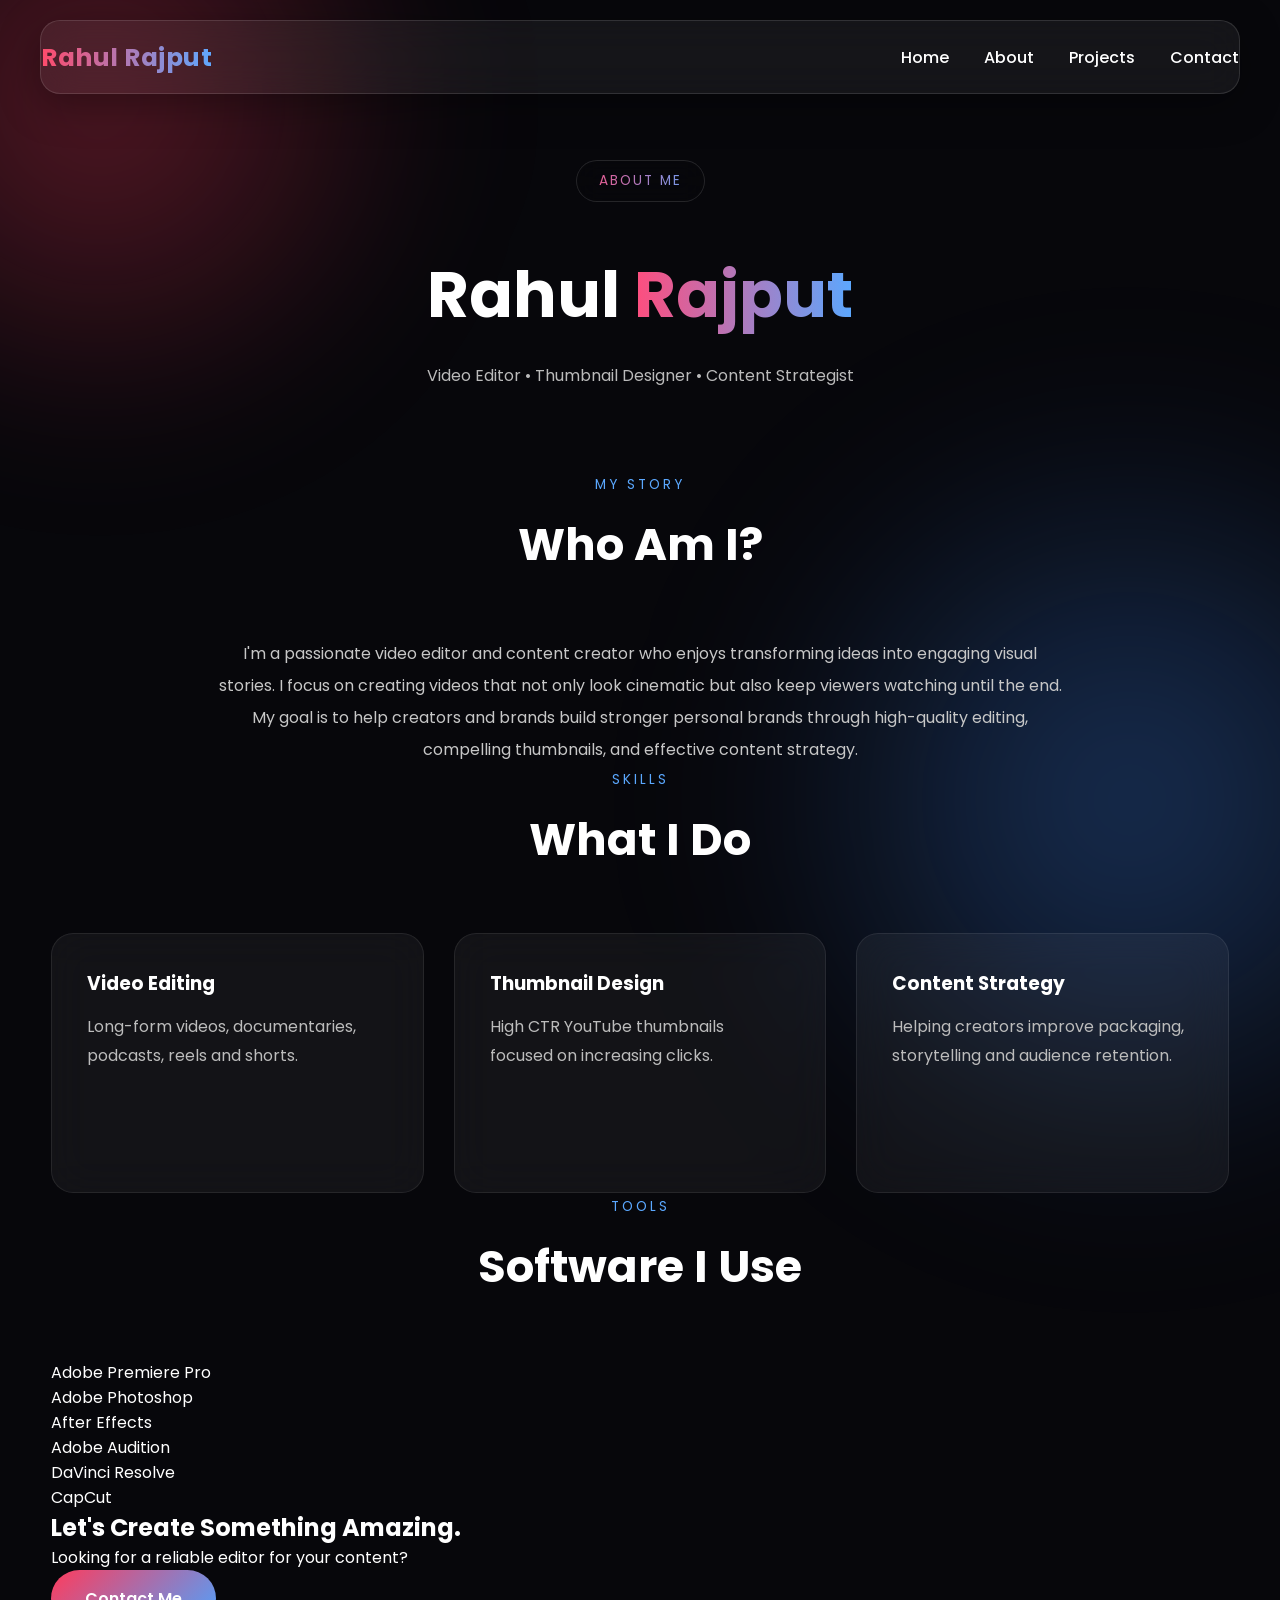
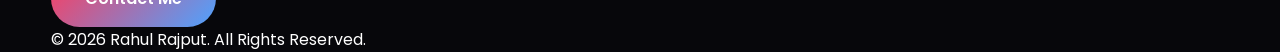
==== about.html @ b2224d8e "V1 ready website" ====
<!DOCTYPE html>
<html lang="en">

<head>

    <meta charset="UTF-8">
    <meta name="viewport" content="width=device-width, initial-scale=1.0">

    <title>About | Rahul Rajput</title>

    <link rel="stylesheet" href="css/style.css">

</head>

<body>

<!-- ================= NAVBAR ================= -->

<header class="header">

    <div class="container">

        <div class="logo">

            Rahul Rajput

        </div>

        <nav>

            <ul class="nav-links">

                <li><a href="index.html">Home</a></li>

                <li><a href="about.html">About</a></li>

                <li><a href="projects.html">Projects</a></li>

                <li><a href="contact.html">Contact</a></li>

            </ul>

        </nav>

    </div>

</header>



<!-- ================= HERO ================= -->

<section class="page-hero">

    <div class="container">

        <span class="hero-tag">

            ABOUT ME

        </span>

        <h1>

            Rahul <span>Rajput</span>

        </h1>

        <p>

            Video Editor • Thumbnail Designer • Content Strategist

        </p>

    </div>

</section>



<!-- ================= MY STORY ================= -->

<section>

    <div class="container">

        <div class="section-title">

            <span>MY STORY</span>

            <h2>Who Am I?</h2>

        </div>

        <p style="max-width:850px;margin:auto;text-align:center;line-height:2;color:#c7c7c7;">

            I'm a passionate video editor and content creator who enjoys transforming
            ideas into engaging visual stories. I focus on creating videos that not only
            look cinematic but also keep viewers watching until the end.

            My goal is to help creators and brands build stronger personal brands through
            high-quality editing, compelling thumbnails, and effective content strategy.

        </p>

    </div>

</section>



<!-- ================= SKILLS ================= -->

<section>

    <div class="container">

        <div class="section-title">

            <span>SKILLS</span>

            <h2>What I Do</h2>

        </div>

        <div class="service-grid">

            <div class="service-card">

                <h3>Video Editing</h3>

                <p>

                    Long-form videos, documentaries,
                    podcasts, reels and shorts.

                </p>

            </div>

            <div class="service-card">

                <h3>Thumbnail Design</h3>

                <p>

                    High CTR YouTube thumbnails
                    focused on increasing clicks.

                </p>

            </div>

            <div class="service-card">

                <h3>Content Strategy</h3>

                <p>

                    Helping creators improve packaging,
                    storytelling and audience retention.

                </p>

            </div>

        </div>

    </div>

</section>



<!-- ================= SOFTWARE ================= -->

<section>

    <div class="container">

        <div class="section-title">

            <span>TOOLS</span>

            <h2>Software I Use</h2>

        </div>

        <div class="tools-grid">

            <div class="tool-card">Adobe Premiere Pro</div>

            <div class="tool-card">Adobe Photoshop</div>

            <div class="tool-card">After Effects</div>

            <div class="tool-card">Adobe Audition</div>

            <div class="tool-card">DaVinci Resolve</div>

            <div class="tool-card">CapCut</div>

        </div>

    </div>

</section>



<!-- ================= CTA ================= -->

<section class="cta">

    <div class="container">

        <h2>

            Let's Create Something Amazing.

        </h2>

        <p>

            Looking for a reliable editor for your content?

        </p>

        <a href="contact.html" class="btn primary">

            Contact Me

        </a>

    </div>

</section>



<!-- ================= FOOTER ================= -->

<footer>

    <div class="container">

        <p>

            © 2026 Rahul Rajput.

            All Rights Reserved.

        </p>

    </div>

</footer>

</body>

</html>
---- css/style.css ----
/* ========= GOOGLE FONT ========= */
@import url('https://fonts.googleapis.com/css2?family=Poppins:wght@300;400;500;600;700;800&display=swap');

:root{
    --bg:#07070b;
    --surface:rgba(255,255,255,.08);
    --border:rgba(255,255,255,.12);

    --blue:#4da3ff;
    --red:#ff3b5c;

    --text:#ffffff;
    --muted:#b7b7b7;

    --radius:22px;
    --transition:.35s ease;
}

*{
    margin:0;
    padding:0;
    box-sizing:border-box;
}

html{
    scroll-behavior:smooth;
}

body{

    font-family:'Poppins',sans-serif;
    color:var(--text);
    background:var(--bg);
    overflow-x:hidden;
    position:relative;

}

/* ===== Animated Background ===== */

body::before{

    content:"";

    position:fixed;

    width:700px;
    height:700px;

    background:radial-gradient(circle,#ff3b5c55,transparent 70%);

    top:-250px;
    left:-250px;

    filter:blur(70px);

    animation:blobOne 12s infinite alternate;

    z-index:-2;

}

body::after{

    content:"";

    position:fixed;

    width:800px;
    height:800px;

    background:radial-gradient(circle,#3f8cff55,transparent 70%);

    bottom:-300px;
    right:-250px;

    filter:blur(90px);

    animation:blobTwo 14s infinite alternate;

    z-index:-2;

}

@keyframes blobOne{

    from{
        transform:translate(0,0);
    }

    to{
        transform:translate(120px,70px);
    }

}

@keyframes blobTwo{

    from{
        transform:translate(0,0);
    }

    to{
        transform:translate(-120px,-80px);
    }

}

.container{

    width:min(92%,1200px);

    margin:auto;

}

/* ===== Glass Navbar ===== */

.header{

    position:fixed;

    top:20px;

    left:50%;

    transform:translateX(-50%);

    width:min(94%,1200px);

    height:74px;

    display:flex;

    align-items:center;

    z-index:1000;

    background:rgba(255,255,255,.06);

    backdrop-filter:blur(18px);

    border:1px solid rgba(255,255,255,.12);

    border-radius:20px;

    box-shadow:0 10px 40px rgba(0,0,0,.35);

}

.header .container{

    display:flex;

    justify-content:space-between;

    align-items:center;

    width:100%;

}

.logo{

    font-size:1.55rem;

    font-weight:700;

    letter-spacing:.5px;

    background:linear-gradient(90deg,#ff4b6b,#5fa8ff);

    -webkit-background-clip:text;

    -webkit-text-fill-color:transparent;

}

.nav-links{

    list-style:none;

    display:flex;

    gap:35px;

}

.nav-links a{

    text-decoration:whitesmoke;

    color:#fff;

    font-weight:500;

    transition:.3s;

    position:relative;

}

.nav-links a:hover{

    color:#7cb8ff;

}

.nav-links a::after{

    content:"";

    position:absolute;

    left:0;

    bottom:-6px;

    width:0;

    height:2px;

    background:linear-gradient(90deg,#ff3b5c,#4da3ff);

    transition:.3s;

}

.nav-links a:hover::after{

    width:100%;

}

/* ========================================= */
/* HERO SECTION */
/* ========================================= */

.hero{
    min-height:100vh;
    display:flex;
    align-items:center;
    padding-top:120px;
}

.hero-grid{
    display:grid;
    grid-template-columns:1.2fr 1fr;
    align-items:center;
    gap:70px;
}

.hero-tag{

    display:inline-block;

    padding:10px 22px;

    border-radius:50px;

    background:rgba(255,255,255,.08);

    border:1px solid rgba(255,255,255,.12);

    backdrop-filter:blur(12px);

    color:#7ebcff;

    font-size:.85rem;

    letter-spacing:2px;

    margin-bottom:25px;

}

.hero-content h1{

    font-size:4.2rem;

    line-height:1.1;

    margin-bottom:18px;

}

.hero-content h1 span{

    background:linear-gradient(90deg,#ff4669,#5ba8ff);

    -webkit-background-clip:text;

    -webkit-text-fill-color:transparent;

}

.hero-content h2{

    color:#d7d7d7;

    font-size:1.5rem;

    font-weight:500;

    margin-bottom:20px;

}

.hero-content p{

    color:#b7b7b7;

    font-size:18px;

    line-height:1.9;

    max-width:650px;

}

.hero-buttons{

    display:flex;

    gap:20px;

    margin-top:40px;

}

.btn{

    display:inline-flex;

    align-items:center;

    justify-content:center;

    padding:16px 34px;

    border-radius:999px;

    text-decoration:none;

    font-weight:600;

    transition:.35s;

}

.primary{

    background:linear-gradient(135deg,#ff3b5c,#4da3ff);

    color:#fff;

}

.primary:hover{

    transform:translateY(-6px);

    box-shadow:0 15px 35px rgba(77,163,255,.35);

}

.secondary{

    background:rgba(255,255,255,.05);

    color:#fff;

    border:1px solid rgba(255,255,255,.12);

}

.secondary:hover{

    background:rgba(255,255,255,.12);

}

.hero-image{

    position:relative;

    display:flex;

    justify-content:center;

}

.image-glow{

    position:absolute;

    width:420px;

    height:420px;

    background:linear-gradient(#ff3b5c,#4da3ff);

    filter:blur(130px);

    opacity:.45;

    border-radius:50%;

}

.hero-image img{

    width:430px;

    position:relative;

    z-index:2;

    border-radius:30px;

    border:1px solid rgba(255,255,255,.12);

    box-shadow:0 30px 70px rgba(0,0,0,.45);

}

/* ========================================= */
/* STATS SECTION */
/* ========================================= */

.stats{

    padding:80px 0;

}

.stats-grid{

    display:grid;

    grid-template-columns:repeat(auto-fit,minmax(220px,1fr));

    gap:25px;

}

.stat-card{

    background:rgba(255,255,255,.05);

    backdrop-filter:blur(18px);

    border:1px solid rgba(255,255,255,.08);

    border-radius:22px;

    padding:35px;

    text-align:center;

    transition:.35s;

}

.stat-card:hover{

    transform:translateY(-8px);

    border-color:#4da3ff;

    box-shadow:0 20px 45px rgba(77,163,255,.18);

}

.stat-card h2{

    font-size:2.8rem;

    background:linear-gradient(90deg,#ff4d6d,#5ba8ff);

    -webkit-background-clip:text;

    -webkit-text-fill-color:transparent;

}

.stat-card p{

    color:#bdbdbd;

    margin-top:10px;

}



/* ========================================= */
/* SECTION TITLE */
/* ========================================= */

.section-title{

    text-align:center;

    margin-bottom:60px;

}

.section-title span{

    color:#5ba8ff;

    letter-spacing:3px;

    font-size:.85rem;

}

.section-title h2{

    font-size:2.8rem;

    margin:15px 0;

}

.section-title p{

    color:#aaaaaa;

}



/* ========================================= */
/* SERVICES */
/* ========================================= */

.service-grid{

    display:grid;

    grid-template-columns:repeat(auto-fit,minmax(300px,1fr));

    gap:30px;

}

.service-card{

    background:rgba(255,255,255,.05);

    backdrop-filter:blur(20px);

    border:1px solid rgba(255,255,255,.08);

    border-radius:22px;

    padding:35px;

    transition:.35s;

    min-height:260px;

}

.service-card:hover{

    transform:translateY(-10px);

    border-color:#ff4d7d;

    box-shadow:0 20px 50px rgba(0,0,0,.35);

}

.service-card:hover{

    transform:translateY(-10px);

    box-shadow:0 20px 45px rgba(255,60,90,.15);

}

.service-icon{

    font-size:3rem;

    margin-bottom:20px;

}

.service-card h3{

    margin-bottom:15px;

}

.service-card p{

    color:#bcbcbc;

    line-height:1.8;

}



/* ========================================= */
/* PROJECTS */
/* ========================================= */

#featuredProjects{

    display:grid;

    grid-template-columns:repeat(auto-fit,minmax(340px,1fr));

    gap:35px;

}

.project-card{

    overflow:hidden;

    border-radius:24px;

    background:rgba(255,255,255,.05);

    border:1px solid rgba(255,255,255,.08);

    transition:.35s;

}

.project-card:hover{

    transform:translateY(-10px);

    box-shadow:0 25px 50px rgba(77,163,255,.18);

}

.project-card img{

    width:100%;

    height:230px;

    object-fit:cover;

}

.project-content{

    padding:28px;

}

.project-content h3{

    margin-bottom:12px;

}

.project-content p{

    color:#b7b7b7;

    line-height:1.7;

}

.project-content a{

    display:inline-block;

    margin-top:18px;

    color:#6cb4ff;

    text-decoration:none;

    font-weight:600;

}

/* ===========================
   PROJECT PAGE
=========================== */

.page-hero{

    padding:160px 0 80px;

    text-align:center;

}

.page-hero h1{

    font-size:4rem;

    margin:20px 0;

}

.page-hero span{

    background:linear-gradient(90deg,#ff4d7d,#5ba8ff);

    -webkit-background-clip:text;

    -webkit-text-fill-color:transparent;

}

.page-hero p{

    max-width:700px;

    margin:auto;

    color:#bbbbbb;

    line-height:1.8;

}

.projects-page{

    padding:80px 0;

}

.projects-grid{

    display:grid;

    grid-template-columns:repeat(auto-fit,minmax(340px,1fr));

    gap:35px;

}

.project-preview{

    position:relative;

    overflow:hidden;

}

.project-preview img,

.project-preview video{

    width:100%;

    height:240px;

    object-fit:cover;

    transition:.4s;

}

.project-preview video{

    position:absolute;

    inset:0;

    opacity:0;

}

/*==========================
        FOOTER
===========================*/

.footer{

    margin-top:120px;

    padding:70px 0 30px;

    background:rgba(255,255,255,.03);

    backdrop-filter:blur(18px);

    border-top:1px solid rgba(255,255,255,.08);

}

.footer-top{

    display:grid;

    grid-template-columns:2fr 1fr 1fr;

    gap:60px;

}

.footer h2{

    font-size:34px;

    color:#fff;

    margin-bottom:15px;

}

.footer h2 span{

    background:linear-gradient(90deg,#ff4d7d,#5ba8ff);

    -webkit-background-clip:text;

    -webkit-text-fill-color:transparent;

}

.footer p{

    color:#bdbdbd;

    line-height:1.8;

}

.footer h3{

    color:#fff;

    margin-bottom:18px;

}

.footer-links,

.footer-contact{

    display:flex;

    flex-direction:column;

}

.footer-links a,

.footer-contact a{

    color:#cfcfcf;

    text-decoration:none;

    margin:8px 0;

    transition:.3s;

}

.footer-links a:hover,

.footer-contact a:hover{

    color:#ff4d7d;

    transform:translateX(6px);

}

.footer-bottom{

    margin-top:50px;

    padding-top:20px;

    border-top:1px solid rgba(255,255,255,.08);

    text-align:center;

}

.footer-bottom p{

    color:#9b9b9b;

}

/* Responsive */

@media(max-width:900px){

.footer-top{

grid-template-columns:1fr;

text-align:center;

}

.footer-links,

.footer-contact{

align-items:center;

}

}
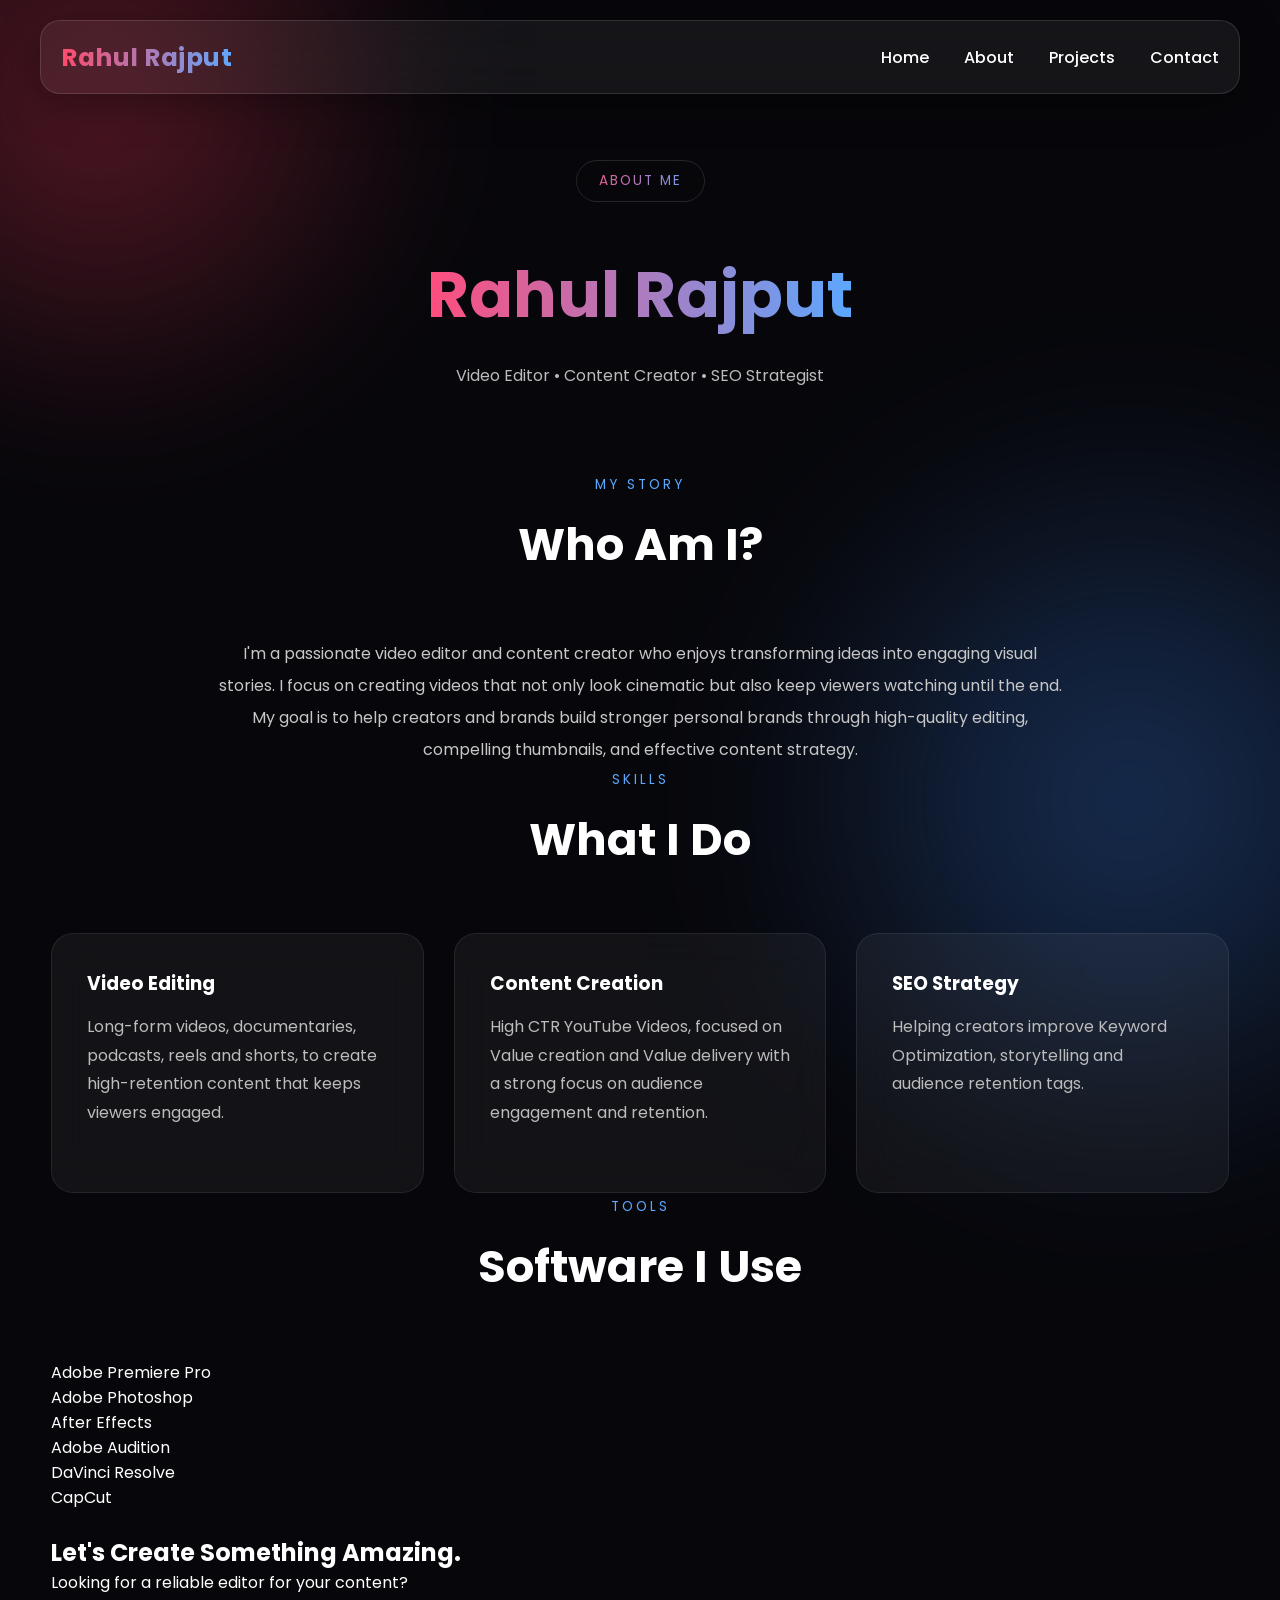
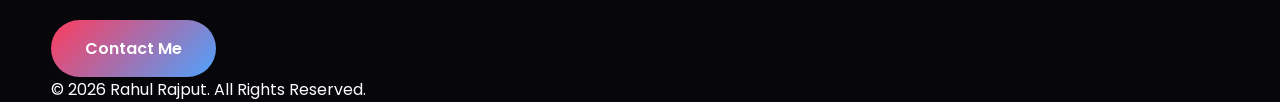
==== commit 7550d651: "basic linking images to done" ====
--- a/about.html
+++ b/about.html
@@ -20,13 +20,13 @@
 
     <div class="container">
 
-        <div class="logo">
+        <div class="logo" style="margin-left: 20px">
 
             Rahul Rajput
 
         </div>
 
-        <nav>
+        <nav style="margin-right: 20px">
 
             <ul class="nav-links">
 
@@ -56,19 +56,19 @@
 
         <span class="hero-tag">
 
-            ABOUT ME
+           <a href="https://www.youtube.com/channel/UCFWuSzNbDjIJO497njU0BxA/" style="text-decoration: none;">ABOUT ME</a> 
 
         </span>
 
         <h1>
 
-            Rahul <span>Rajput</span>
+             <span>Rahul Rajput</span>
 
         </h1>
 
         <p>
 
-            Video Editor • Thumbnail Designer • Content Strategist
+            Video Editor • Content Creator • SEO Strategist
 
         </p>
 
@@ -132,7 +132,8 @@
                 <p>
 
                     Long-form videos, documentaries,
-                    podcasts, reels and shorts.
+                    podcasts, reels and shorts,
+                    to create high-retention content that keeps viewers engaged.
 
                 </p>
 
@@ -140,12 +141,13 @@
 
             <div class="service-card">
 
-                <h3>Thumbnail Design</h3>
+                <h3>Content Creation</h3>
 
                 <p>
 
-                    High CTR YouTube thumbnails
-                    focused on increasing clicks.
+                    High CTR YouTube Videos,
+                    focused on Value creation and Value delivery 
+                    with a strong focus on audience engagement and retention.
 
                 </p>
 
@@ -153,12 +155,12 @@
 
             <div class="service-card">
 
-                <h3>Content Strategy</h3>
+                <h3>SEO Strategy</h3>
 
                 <p>
 
-                    Helping creators improve packaging,
-                    storytelling and audience retention.
+                    Helping creators improve Keyword Optimization,
+                    storytelling and audience retention tags.
 
                 </p>
 
@@ -205,6 +207,7 @@
     </div>
 
 </section>
+<br>
 
 
 
@@ -219,13 +222,13 @@
             Let's Create Something Amazing.
 
         </h2>
-
+        
         <p>
 
             Looking for a reliable editor for your content?
 
         </p>
-
+        <br>
         <a href="contact.html" class="btn primary">
 
             Contact Me
--- a/css/style.css
+++ b/css/style.css
@@ -169,7 +169,8 @@
     letter-spacing:.5px;
 
     background:linear-gradient(90deg,#ff4b6b,#5fa8ff);
-
+    
+    background-clip: text;
     -webkit-background-clip:text;
 
     -webkit-text-fill-color:transparent;
@@ -287,7 +288,8 @@
 .hero-content h1 span{
 
     background:linear-gradient(90deg,#ff4669,#5ba8ff);
-
+    
+    background-clip: text;
     -webkit-background-clip:text;
 
     -webkit-text-fill-color:transparent;
@@ -477,7 +479,7 @@
     font-size:2.8rem;
 
     background:linear-gradient(90deg,#ff4d6d,#5ba8ff);
-
+    background-clip: text;
     -webkit-background-clip:text;
 
     -webkit-text-fill-color:transparent;
@@ -709,7 +711,7 @@
 .page-hero span{
 
     background:linear-gradient(90deg,#ff4d7d,#5ba8ff);
-
+    background-clip: text;
     -webkit-background-clip:text;
 
     -webkit-text-fill-color:transparent;
@@ -818,6 +820,7 @@
 
     background:linear-gradient(90deg,#ff4d7d,#5ba8ff);
 
+    background-clip: text;
     -webkit-background-clip:text;
 
     -webkit-text-fill-color:transparent;
